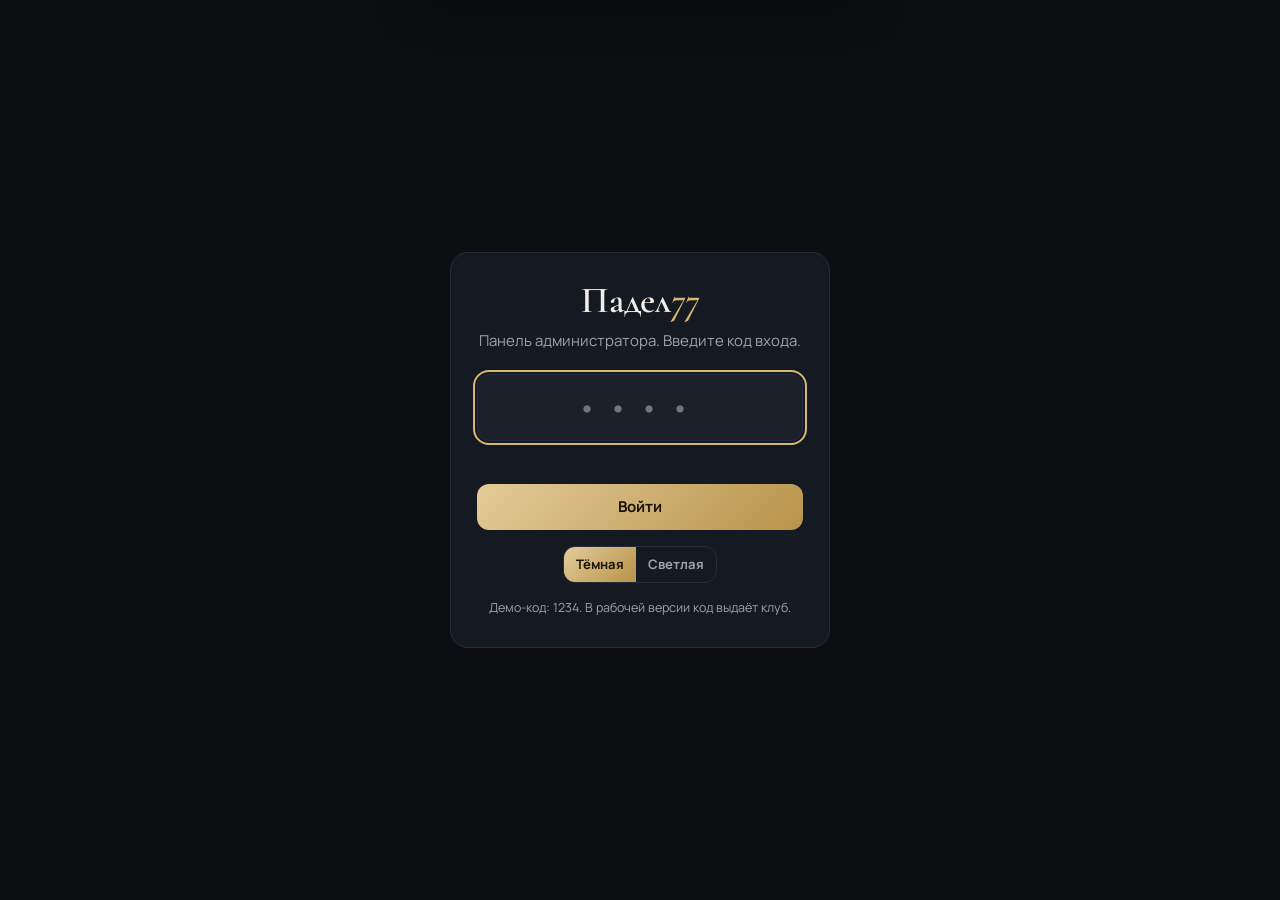
==== Падел77 Администратор.html @ 6f2f304c "Add administrator HTML" ====
<!doctype html><html><head><meta charset=utf8><meta name=viewport content="width=device-width,initial-scale=1,viewport-fit=cover"><style>:root{color-scheme:light;box-sizing:border-box;padding-top:env(safe-area-inset-top,0px);padding-bottom:env(safe-area-inset-bottom,0px)}html{scroll-padding-top:env(safe-area-inset-top,0px)}body{margin:0;padding:0;font:14px -apple-system,BlinkMacSystemFont,sans-serif;background:#fff;color:#000}img{max-width:100%}[hidden]:not([hidden=until-found i]){display:none!important}</style></head><body>
<title>Падел77 Администратор</title>
<meta name="claude:viewport-fit-sides" content="cover">
<link rel="stylesheet" href="https://fonts.googleapis.com/css2?family=Cormorant+Garamond:wght@500;600&family=Manrope:wght@400;500;600;700;800&display=swap">
<style>
/* Layout: рабочий экран администратора. Шапка со счётчиком, три вкладки, список заявок крупными карточками. */
:root{
  /* тёмная тема по умолчанию */
  --bg:#0C0E12;--panel:#151922;--panel2:#1B202B;--line:#262C39;--ink:#F1EEE6;--soft:#9AA3B2;
  --gold:#D8B672;--gold-a:#E3CB98;--gold-b:#B8934A;--on-gold:#1A1408;
  --ok:#6FD39B;--ok-bg:#12301F;--warn:#F2B75A;--warn-bg:#352609;--bad:#F08A8A;--bad-bg:#3A1717;--blue:#8DB4F2;--blue-bg:#162844;
  --bad-solid:#E0605F;
  --serif:'Cormorant Garamond',Georgia,'Times New Roman',serif;--sans:'Manrope',system-ui,-apple-system,'Segoe UI',Roboto,sans-serif;
  color-scheme:dark;
}
/* мягкая светлая: приглушённый тёплый серый, без чистого белого, чтобы не слепило */
:root[data-theme="light"]{
  --bg:#E6E3DB;--panel:#F1EFE8;--panel2:#E9E6DD;--line:#CBC6B8;--ink:#2A2D33;--soft:#66625A;
  --gold:#76591A;--gold-a:#E2C992;--gold-b:#B58F45;--on-gold:#1A1408;
  --ok:#2C6948;--ok-bg:#D3E5D7;--warn:#85560F;--warn-bg:#EEDDB8;--bad:#963232;--bad-bg:#EBD0CB;--blue:#2D5896;--blue-bg:#D3DFEE;
  --bad-solid:#A63A3A;
  color-scheme:light;
}
*{box-sizing:border-box}
[hidden]{display:none!important}
body{background:var(--bg);color:var(--ink);font-family:var(--sans);font-size:15px;line-height:1.45;padding-block:0;padding-left:max(16px,env(safe-area-inset-left,0px));padding-right:max(16px,env(safe-area-inset-right,0px))}
button,input{font:inherit;color:inherit}
button{cursor:pointer}
:focus-visible{outline:2px solid var(--gold);outline-offset:2px}
.wrap{max-width:980px;margin:0 auto}
.btn{border:0;border-radius:12px;padding:12px 18px;font-weight:700;display:inline-flex;align-items:center;justify-content:center;gap:8px}
.btn-gold{background:linear-gradient(135deg,var(--gold-a),var(--gold-b));color:var(--on-gold)}
.btn-line{background:transparent;border:1px solid var(--line);color:var(--ink)}
.btn-line:hover{border-color:var(--gold)}
.btn-ghost-bad{background:transparent;border:1px solid var(--line);color:var(--bad)}
.btn-ghost-bad.arm{background:var(--bad-bg);border-color:var(--bad)}
.btn-sm{padding:9px 14px;font-size:.85rem;border-radius:10px}

/* вход */
#login{min-height:100vh;display:grid;place-items:center;padding-block:32px}
.lg{width:min(380px,100%);background:var(--panel);border:1px solid var(--line);border-radius:18px;padding:30px 26px;text-align:center}
.lg .logo{font-family:var(--serif);font-size:2.3rem;font-weight:600;line-height:1}
.lg .logo em{color:var(--gold);font-style:italic}
.lg p{color:var(--soft);margin:10px 0 22px}
.lg input{width:100%;text-align:center;letter-spacing:.5em;font-size:1.6rem;font-weight:700;padding:14px;border-radius:12px;border:1px solid var(--line);background:var(--panel2)}
.lg .err{color:var(--bad);min-height:1.4em;margin:10px 0 0;font-size:.85rem}
.lg .hint{margin:16px 0 0;font-size:.78rem;color:var(--soft)}
.lg .btn{width:100%;margin-top:14px}

/* шапка */
header.top{position:sticky;top:env(safe-area-inset-top,0px);z-index:5;background:var(--bg);padding-block:14px 10px}
body::before{content:"";position:fixed;inset:0 0 auto;height:env(safe-area-inset-top,0px);z-index:10;background:var(--bg)}
.hrow{display:flex;align-items:center;gap:12px;flex-wrap:wrap}
.brand{font-family:var(--serif);font-size:1.7rem;font-weight:600;line-height:1;margin-right:auto}
.brand em{color:var(--gold);font-style:italic}
.brand small{display:block;font-family:var(--sans);font-size:.7rem;letter-spacing:.14em;text-transform:uppercase;color:var(--soft);font-weight:700;margin-top:4px}
.bell{position:relative;border:1px solid var(--line);background:var(--panel);border-radius:12px;padding:9px 14px;font-weight:700;display:flex;align-items:center;gap:8px}
.bell .n{min-width:24px;height:24px;border-radius:12px;padding:0 7px;background:var(--bad-solid);color:#fff;display:grid;place-items:center;font-size:.8rem}
.bell .n.zero{background:var(--panel2);color:var(--soft)}
.bell.ring{animation:ring .8s ease 2}
@keyframes ring{0%,100%{transform:rotate(0)}20%{transform:rotate(-8deg)}40%{transform:rotate(8deg)}60%{transform:rotate(-5deg)}80%{transform:rotate(4deg)}}
.clock{font-variant-numeric:tabular-nums;color:var(--soft);font-weight:600;font-size:.9rem}

/* сводка */
.stats{display:grid;grid-template-columns:repeat(3,minmax(0,1fr));gap:10px;margin-top:6px}
.st{background:var(--panel);border:1px solid var(--line);border-radius:14px;padding:12px 14px}
.st small{display:block;color:var(--soft);font-size:.72rem;letter-spacing:.08em;text-transform:uppercase;font-weight:700}
.st b{font-family:var(--serif);font-size:2rem;font-weight:600;line-height:1.1;font-variant-numeric:tabular-nums}
.st.hot b{color:var(--bad)}

/* вкладки */
.tabs{display:flex;gap:6px;margin-top:14px;overflow-x:auto;scrollbar-width:none}
.tabs button{flex:0 0 auto;padding:10px 16px;border-radius:999px;border:1px solid var(--line);background:var(--panel);font-weight:700;font-size:.88rem;display:flex;gap:8px;align-items:center}
.tabs button[aria-selected="true"]{background:linear-gradient(135deg,var(--gold-a),var(--gold-b));color:var(--on-gold);border-color:transparent}
.tabs .c{min-width:20px;height:20px;border-radius:10px;padding:0 6px;background:var(--bad-solid);color:#fff;font-size:.72rem;display:grid;place-items:center}
main{padding-block:16px 60px}
.empty{padding:40px 16px;text-align:center;color:var(--soft);border:1px dashed var(--line);border-radius:16px}

/* карточка заявки */
.list{display:grid;gap:10px}
.req{background:var(--panel);border:1px solid var(--line);border-radius:16px;padding:16px;display:grid;grid-template-columns:minmax(0,1fr) auto;gap:12px 18px;align-items:center}
.req.fresh{border-color:var(--gold);animation:fresh 2.4s ease-out}
@keyframes fresh{0%{box-shadow:0 0 0 0 rgba(216,182,114,.7);transform:translateY(-6px)}35%{transform:none}100%{box-shadow:0 0 0 14px rgba(216,182,114,0)}}
.req .who{display:flex;flex-wrap:wrap;align-items:baseline;gap:6px 12px}
.req .who b{font-size:1.1rem}
.tel{font-variant-numeric:tabular-nums;color:var(--soft);font-weight:600;text-decoration:none}
.tel:hover{color:var(--gold)}
.what{margin-top:6px;font-weight:600}
.when{margin-top:4px;color:var(--soft);font-size:.9rem}
.when b{color:var(--ink)}
.chip{display:inline-block;padding:3px 10px;border-radius:999px;font-size:.72rem;font-weight:800;letter-spacing:.05em;text-transform:uppercase}
.ch-g{background:var(--blue-bg);color:var(--blue)}.ch-i{background:var(--warn-bg);color:var(--warn)}.ch-r{background:var(--ok-bg);color:var(--ok)}
.price{font-family:var(--serif);font-size:1.6rem;font-weight:600;color:var(--gold);line-height:1;text-align:right;white-space:nowrap}
.acts{display:flex;gap:8px;flex-wrap:wrap;justify-content:flex-end;margin-top:10px}
.right{display:flex;flex-direction:column;align-items:flex-end}
.stat{font-size:.74rem;font-weight:800;letter-spacing:.06em;text-transform:uppercase;padding:4px 10px;border-radius:999px}
.s-ok{background:var(--ok-bg);color:var(--ok)}.s-bad{background:var(--bad-bg);color:var(--bad)}.s-new{background:var(--warn-bg);color:var(--warn)}
.day-h{margin:18px 0 8px;font-family:var(--serif);font-size:1.5rem;font-weight:600}
.day-h small{font-family:var(--sans);font-size:.8rem;color:var(--soft);font-weight:600;margin-left:8px}
.tl{display:grid;grid-template-columns:62px minmax(0,1fr) auto;gap:6px 14px;align-items:center;background:var(--panel);border:1px solid var(--line);border-radius:14px;padding:12px 16px}
.tl .t{font-family:var(--serif);font-size:1.7rem;font-weight:600;line-height:1}

/* занятость */
.gridw{overflow-x:auto;background:var(--panel);border:1px solid var(--line);border-radius:16px;padding:14px}
table.g{border-collapse:separate;border-spacing:4px;min-width:760px;width:100%}
table.g th{font-size:.72rem;color:var(--soft);font-weight:700;text-align:center;font-variant-numeric:tabular-nums}
table.g th.r{text-align:left;padding-right:10px;white-space:nowrap;color:var(--ink);font-size:.85rem}
table.g td{height:38px;border-radius:8px;background:var(--ok-bg);text-align:center;font-size:.7rem;font-weight:700;color:var(--ok)}
table.g td.b{background:linear-gradient(135deg,var(--gold-a),var(--gold-b));color:var(--on-gold)}
table.g td.p{background:repeating-linear-gradient(135deg,var(--warn-bg) 0 6px,transparent 6px 12px);color:var(--warn);border:1px dashed var(--warn)}
table.g td.x{background:var(--panel2);color:var(--soft)}
.legend{display:flex;gap:16px;flex-wrap:wrap;margin-top:12px;font-size:.8rem;color:var(--soft)}
.legend i{display:inline-block;width:12px;height:12px;border-radius:4px;margin-right:6px;vertical-align:-1px}

/* тост */
#toast{position:fixed;left:50%;transform:translate(-50%,-140%);top:calc(10px + env(safe-area-inset-top,0px));z-index:20;width:min(460px,calc(100% - 32px));background:var(--ink);color:var(--bg);border-radius:14px;padding:14px 16px;font-weight:700;box-shadow:0 12px 40px rgba(0,0,0,.35);transition:transform .35s cubic-bezier(.2,.9,.3,1.2);cursor:pointer}
#toast.on{transform:translate(-50%,0)}
#toast small{display:block;font-weight:500;opacity:.8;margin-top:2px}
.demo{margin:0 0 14px;padding:10px 14px;border-radius:12px;background:var(--warn-bg);color:var(--warn);font-size:.82rem;font-weight:600}
@media (max-width:640px){
  .req{grid-template-columns:minmax(0,1fr)}
  .right{align-items:stretch}.price{text-align:left}.acts{justify-content:stretch}.acts .btn{flex:1}
  .tl{grid-template-columns:54px minmax(0,1fr)}.tl .stat{grid-column:2;justify-self:start}
  .stats{gap:8px}.st{padding:10px}.st b{font-size:1.6rem}
}

table.g th.r{position:sticky;left:0;z-index:1;background:var(--panel)}
table.g td{cursor:pointer;transition:filter .12s}
table.g td:hover{filter:brightness(1.18);outline:2px solid var(--gold)}
table.g td:not(.b):not(.p):not(.x){color:var(--soft);font-size:1rem;opacity:.85}
table.g td.x{color:var(--soft);font-size:1rem}
.dstrip{display:flex;gap:6px;overflow-x:auto;scrollbar-width:none;margin:0 0 12px}
.dstrip button{flex:0 0 auto;min-width:56px;padding:8px 6px;border-radius:12px;border:1px solid var(--line);background:var(--panel);display:flex;flex-direction:column;align-items:center}
.dstrip small{font-size:.66rem;letter-spacing:.06em;text-transform:uppercase;color:var(--soft);font-weight:700}
.dstrip b{font-size:1.1rem}
.dstrip button[aria-pressed="true"]{background:linear-gradient(135deg,var(--gold-a),var(--gold-b));border-color:transparent;color:var(--on-gold)}
.dstrip button[aria-pressed="true"] small{color:var(--on-gold)}
.ch-wk{background:var(--warn-bg);color:var(--warn)}.ch-wa{background:var(--panel2);color:var(--soft);border:1px solid var(--line)}
.fb{display:flex;gap:6px;margin:0 0 12px;flex-wrap:wrap}.fb button{padding:7px 14px;border-radius:999px;border:1px solid var(--line);background:var(--panel);font-weight:700;font-size:.82rem;color:var(--soft)}.fb button[aria-pressed="true"]{border-color:var(--gold);color:var(--gold);background:var(--panel2)}
.ch-x{background:var(--panel2);color:var(--soft)}
#sheet{position:fixed;inset:0;z-index:30;display:grid;place-items:center;padding:16px}
.sh-bg{position:absolute;inset:0;background:rgba(0,0,0,.55)}
.sh-p{position:relative;width:min(460px,100%);max-height:calc(100% - 8px);overflow:auto;background:var(--panel);border:1px solid var(--line);border-radius:18px;padding:22px 20px 20px}
.sh-x{position:absolute;top:10px;right:10px;width:36px;height:36px;border-radius:10px;border:1px solid var(--line);background:var(--panel2);font-size:1.4rem;line-height:1}
.sh-p h3{margin:0 40px 10px 0;font-family:var(--serif);font-size:1.7rem;font-weight:600;line-height:1.1}
.sh-sub{margin:0 0 12px;color:var(--soft);font-weight:600}
.sh-row{display:flex;gap:8px;flex-wrap:wrap;margin-bottom:12px}
.s-man{background:var(--blue-bg);color:var(--blue)}
.sh-dl{display:grid;grid-template-columns:96px minmax(0,1fr);gap:8px 12px;margin:0 0 18px}
.sh-dl dt{color:var(--soft);font-size:.8rem;font-weight:700;text-transform:uppercase;letter-spacing:.05em;padding-top:2px}
.sh-dl dd{margin:0;font-weight:600;overflow-wrap:anywhere}
.sh-acts{display:flex;gap:8px;flex-wrap:wrap}.sh-acts .btn{flex:1}
.mf{display:grid;gap:6px}
.mf label{font-size:.78rem;font-weight:700;color:var(--soft);margin-top:6px}
.mf input,.mf select{width:100%;padding:12px;border-radius:10px;border:1px solid var(--line);background:var(--panel2);color:var(--ink)}
.mf2{display:grid;grid-template-columns:1fr 1fr;gap:10px}
.sh-err{min-height:1.2em;margin:6px 0;color:var(--bad);font-size:.85rem}
@media (max-width:640px){#sheet{place-items:end center;padding:0}.sh-p{border-radius:18px 18px 0 0;width:100%;padding-bottom:calc(20px + env(safe-area-inset-bottom,0px))}.mf2{grid-template-columns:1fr}}

.th{display:inline-flex;border:1px solid var(--line);border-radius:12px;overflow:hidden;background:var(--panel)}
.th button{border:0;background:transparent;padding:8px 12px;font-weight:700;font-size:.82rem;color:var(--soft)}
.th button[aria-pressed="true"]{background:linear-gradient(135deg,var(--gold-a),var(--gold-b));color:var(--on-gold)}
.lg .th{margin-top:16px}

table.g td.g{background:var(--blue-bg);color:var(--blue)}
.dots{display:inline-flex;gap:4px}.dots i{width:12px;height:12px;border-radius:50%;border:1.5px solid var(--gold)}.dots i.x{background:var(--gold)}
.gc{display:grid;grid-template-columns:70px minmax(0,1fr) auto;align-items:center;gap:6px 16px;width:100%;text-align:left;background:var(--panel);border:1px solid var(--line);border-radius:14px;padding:14px 16px;color:var(--ink)}
.gc:hover{border-color:var(--gold)}
.gc .t{font-family:var(--serif);font-size:1.9rem;font-weight:600;line-height:1}
.gc .m b{display:block}.gc .m small{color:var(--soft);font-size:.82rem}
.gc .pl{display:flex;flex-direction:column;align-items:flex-end;gap:6px;font-size:.8rem;color:var(--soft)}
.gc .pl b{color:var(--ink);font-size:.95rem}
.gc.full{opacity:.8}
.gsum{margin:0 0 12px;color:var(--soft);font-size:.9rem;font-weight:600}
.mrow{display:flex;justify-content:space-between;align-items:center;gap:10px;flex-wrap:wrap;padding:10px 0;border-top:1px solid var(--line)}
.macts{display:flex;gap:6px}
@media (max-width:640px){.gc{grid-template-columns:58px minmax(0,1fr)}.gc .pl{grid-column:1/-1;flex-direction:row;justify-content:space-between;align-items:center}}
@media (prefers-reduced-motion:reduce){*{animation:none!important;transition:none!important}}
</style>

<div id="login">
  <form class="lg" id="lgForm">
    <div class="logo">Падел<em>77</em></div>
    <p>Панель администратора. Введите код входа.</p>
    <label for="code" hidden>Код входа</label>
    <input id="code" type="password" inputmode="numeric" maxlength="4" autocomplete="off" placeholder="••••" aria-describedby="lgErr">
    <p class="err" id="lgErr" role="alert"></p>
    <button class="btn btn-gold" type="submit">Войти</button>
    <div class="th" role="group" aria-label="Тема оформления"><button type="button" data-th="dark" aria-pressed="true">Тёмная</button><button type="button" data-th="light" aria-pressed="false">Светлая</button></div>
    <p class="hint">Демо-код: 1234. В рабочей версии код выдаёт клуб.</p>
  </form>
</div>

<div id="app" hidden>
  <div class="wrap">
    <header class="top">
      <div class="hrow">
        <div class="brand">Падел<em>77</em><small>Администратор</small></div>
        <span class="clock" id="clock"></span>
        <div class="th" role="group" aria-label="Тема оформления"><button type="button" data-th="dark" aria-pressed="true">Тёмная</button><button type="button" data-th="light" aria-pressed="false">Светлая</button></div>
        <button class="btn btn-line btn-sm" id="snd" type="button" aria-pressed="true">Звук включён</button>
        <button class="bell" id="bell" type="button" aria-label="Новые заявки"><span>Новые</span><span class="n" id="bn">0</span></button>
      </div>
      <div class="stats">
        <div class="st hot" id="stNew"><small>Ждут ответа</small><b id="nNew">0</b></div>
        <div class="st"><small>Записей сегодня</small><b id="nToday">0</b></div>
        <div class="st"><small>Свободно часов</small><b id="nFree">0</b></div>
      </div>
      <div class="tabs" role="tablist" aria-label="Разделы">
        <button role="tab" id="tb-new" aria-selected="true" data-tab="new">Новые заявки <span class="c" id="tcNew">0</span></button>
        <button role="tab" id="tb-today" aria-selected="false" data-tab="today">Сегодня</button>
        <button role="tab" id="tb-grid" aria-selected="false" data-tab="grid">Занятость кортов</button>
        <button role="tab" id="tb-groups" aria-selected="false" data-tab="groups">Занятость групп</button>
        <button role="tab" id="tb-all" aria-selected="false" data-tab="all">Все заявки</button>
      </div>
    </header>
    <main>
      <p class="demo">Демо с выдуманными данными. Новые заявки приходят сами, примерно раз в 15 секунд. На вкладке «Занятость кортов» нажмите на любую клетку.</p>
      <section id="view" aria-live="polite"></section>
    </main>
  </div>
</div>
<div id="sheet" hidden><div class="sh-bg" data-close></div><div class="sh-p" role="dialog" aria-modal="true" aria-labelledby="shT"><button class="sh-x" data-close type="button" aria-label="Закрыть">×</button><div id="shBody"></div></div></div>
<div id="toast" role="status" aria-live="polite"></div>

<script>
(function(){
  var $=function(i){return document.getElementById(i)};
  var COURTS=['Сингл 1','Сингл 2','Панорамик'],TR=['Тамара Черкасова','Виталий Полежаев'],KN=['Софья','Артём','Миша','Алиса','Даниил','Полина'];
  var NAMES=['Анна','Дмитрий','Мария','Сергей','Ольга','Иван','Екатерина','Алексей','Наталья','Павел','Юлия','Андрей','Елена','Михаил','Ксения','Роман','Татьяна','Артём','Виктория','Максим'];
  var LV=['Новички','Новички','Средний уровень'];
  // тема оформления
  function setTheme(t,save){document.documentElement.setAttribute('data-theme',t);[].forEach.call(document.querySelectorAll('[data-th]'),function(b){b.setAttribute('aria-pressed',b.getAttribute('data-th')===t?'true':'false')});if(save){try{localStorage.setItem('padel77-theme',t)}catch(e){}}}
  var th0='dark';try{th0=localStorage.getItem('padel77-theme')||'dark'}catch(e){}
  setTheme(th0==='light'?'light':'dark',false);
  document.addEventListener('click',function(e){var b=e.target.closest('[data-th]');if(b)setTheme(b.getAttribute('data-th'),true)});
  var fil='all',sound=true,tab='new',uid=100,actx=null,booted=false,gOff=0,DN=['вс','пн','вт','ср','чт','пт','сб'];
  function rnd(n){return Math.floor(Math.random()*n)}
  function pad(h){return (h<10?'0':'')+h+':00'}
  function fmt(n){return String(n).replace(/\B(?=(\d{3})+(?!\d))/g,' ')+' ₽'}
  function rate(h){return h<10?2000:h<17?2500:h<22?3200:2000}
  function tel(){return '+7 9'+(10+rnd(89))+' '+(100+rnd(899))+'-'+(10+rnd(89))+'-'+(10+rnd(89))}
  var DM=['янв','фев','мар','апр','мая','июн','июл','авг','сен','окт','ноя','дек'];
  function dlabel(o){var d=new Date();d.setDate(d.getDate()+o);return (o===0?'сегодня':o===1?'завтра':d.getDate()+' '+DM[d.getMonth()])}
  var R=[];
  function mk(o){o.who=o.who||'adult';o.id=++uid;o.ts=Date.now();R.push(o);return o}
  var GR=[],gidn=0;
  function newGroup(off,h,court,tr,lv,kid){var g={id:'G'+(++gidn),off:off,h:h,court:court,tr:tr,lv:lv,kid:kid};GR.push(g);return g}
  function members(g){return R.filter(function(r){return r.type==='g'&&r.gid===g.id&&r.st!=='bad'})}
  function left(g){return 4-members(g).length}
  function grOf(r){return GR.filter(function(g){return g.id===r.gid})[0]}
  function join(g,name,telv,st,fresh,manual){return mk({name:name,tel:telv,type:'g',gid:g.id,who:g.kid?'kid':'adult',off:g.off,h:g.h,court:g.court,dur:1,title:'Группа «'+g.lv+'»',sub:g.tr+' · '+COURTS[g.court]+' · 1 час',price:g.kid?'1 000 ₽':'1 500 ₽',st:st,fresh:!!fresh,manual:!!manual})}
  function rand(status,off,fresh){
    var k=rnd(3);
    if(k===0){var kid=rnd(10)<4,cand=GR.filter(function(g){return g.off<=2&&left(g)>0&&g.kid===kid});
      if(cand.length){return join(cand[rnd(cand.length)],kid?KN[rnd(KN.length)]:NAMES[rnd(NAMES.length)],tel(),status,fresh)}k=1}
    var h,c,tries=0;do{h=[9,10,11,12,13,14,15,16,17,18,19,20,21][rnd(13)];c=rnd(3);tries++}while(tries<20&&busyMap(off)[c+'_'+h]);
    var r={name:NAMES[rnd(NAMES.length)],tel:tel(),off:off,h:h,st:status,fresh:!!fresh,court:c,who:'adult'};
    if(k===1){r.type='i';r.title='Индивидуальное занятие';r.sub=TR[rnd(TR.length)]+' · '+COURTS[c]+' · 1 час';r.price='3 850 ₽ + корт';if(rnd(10)<3){r.who='kid';r.name=KN[rnd(KN.length)]}}
    else{r.type='r';var hh=1;r.title='Аренда корта';r.dur=hh;r.sub=COURTS[c]+' · 1 час';r.price=fmt(rate(h)*hh)}
    return mk(r)}
  // начальные данные
  function shuf(a){return a.slice().sort(function(){return Math.random()-.5})}
  for(var o=0;o<7;o++){
    shuf([11,18,19,20,21]).slice(0,3).forEach(function(h){newGroup(o,h,rnd(2),TR[rnd(TR.length)],LV[rnd(LV.length)],false)});
    shuf([9,10,16,17]).slice(0,2).forEach(function(h){newGroup(o,h,rnd(2),TR[rnd(TR.length)],['Дети 7–12 лет','Подростки 13–16 лет'][rnd(2)],true)});
  }
  var quota=3;
  GR.forEach(function(g){var n=g.off<=2?rnd(5):rnd(3);for(var i=0;i<n;i++){var st='ok';if(quota>0&&g.off<=1&&rnd(3)===0){st='new';quota--}join(g,g.kid?KN[rnd(KN.length)]:NAMES[rnd(NAMES.length)],tel(),st,false)}});
  GR.filter(function(g){return g.off===0&&left(g)>0}).concat(GR.filter(function(g){return g.off===1&&left(g)>0})).forEach(function(g){if(quota>0){join(g,g.kid?KN[rnd(KN.length)]:NAMES[rnd(NAMES.length)],tel(),'new',false);quota--}});
  mk({name:'Михаил',tel:tel(),type:'r',h:14,court:0,title:'Аренда корта',sub:'Сингл 1 · 2 часа',price:'5 000 ₽',off:0,st:'ok',dur:2});
  mk({name:'Ксения',tel:tel(),type:'r',h:20,court:2,title:'Аренда корта',sub:'Панорамик · 1 час',price:'3 200 ₽',off:2,st:'ok',dur:1});
  mk({name:'Павел',tel:tel(),type:'i',h:12,court:1,title:'Индивидуальное занятие',sub:'Виталий Полежаев · Сингл 2 · 1 час',price:'3 850 ₽ + корт',off:1,st:'ok',dur:1});
  function counts(){var n=R.filter(function(r){return r.st==='new'}).length;return n}
  function busyMap(off){var m={};GR.forEach(function(g){if(g.off===off)m[g.court+'_'+g.h]={s:'g',grp:g}});R.forEach(function(r){if(r.off!==off||r.st==='bad'||r.type==='g')return;var d=r.dur||1;for(var i=0;i<d;i++){var k=r.court+'_'+(r.h+i),t=r.type==='x'?'x':r.st==='ok'?'b':'p';if(!m[k]||(m[k].s==='p'&&t!=='p'))m[k]={s:t,r:r}}});return m}
  function telHtml(r){return r.tel?'<a class="tel" href="tel:'+r.tel.replace(/[^+\d]/g,'')+'">'+r.tel+'</a>':''}
  function stats(){var n=counts(),m=busyMap(0),busy=0;Object.keys(m).forEach(function(k){if(m[k].s!=='p')busy++});
    var okToday=R.filter(function(r){return r.off===0&&r.st==='ok'&&r.type!=='x'}).length;
    $('nNew').textContent=n;$('bn').textContent=n;$('bn').className='n'+(n?'':' zero');$('tcNew').textContent=n;$('tcNew').hidden=!n;$('nToday').textContent=okToday;$('nFree').textContent=45-busy;
    $('stNew').className='st'+(n?' hot':'');document.title=(n?'('+n+') ':'')+'Падел77 Администратор'}
  function card(r,withActs){
    var chip='<span class="chip ch-'+r.type+'">'+(r.type==='g'?'Группа':r.type==='i'?'Индивидуально':r.type==='x'?'Закрыто':'Аренда')+'</span>';
    chip+=(r.type==='x'||r.type==='r')?'':'<span class="chip ch-w'+(r.who==='kid'?'k':'a')+'">'+(r.who==='kid'?'Ребёнок':'Взрослый')+'</span>';
    var s=r.st==='ok'?'<span class="stat s-ok">Подтверждено</span>':r.st==='bad'?'<span class="stat s-bad">Отменено</span>':'<span class="stat s-new">Новая</span>';
    var acts='';
    if(r.st==='new')acts='<div class="acts"><button class="btn btn-gold btn-sm" data-ok="'+r.id+'" type="button">Подтвердить</button><button class="btn btn-ghost-bad btn-sm" data-no="'+r.id+'" type="button">Отменить</button></div>';
    else if(r.st==='ok'&&withActs)acts='<div class="acts"><button class="btn btn-ghost-bad btn-sm" data-no="'+r.id+'" type="button">Отменить запись</button></div>';
    return '<article class="req'+(r.fresh?' fresh':'')+'" data-id="'+r.id+'"><div><div class="who"><b>'+r.name+'</b>'+telHtml(r)+chip+'</div><div class="what">'+r.title+'</div><div class="when"><b>'+dlabel(r.off)+', '+pad(r.h)+'</b> · '+r.sub+'</div></div><div class="right"><div class="price">'+r.price+'</div>'+(r.st!=='new'?'<div style="margin-top:8px;align-self:flex-end">'+s+'</div>':'')+acts+'</div></article>'}
  function F(a){return a.filter(function(r){return fil==='all'||(fil==='kid'?r.who==='kid':r.who!=='kid')})}
  function fbar(){return '<div class="fb" role="group" aria-label="Для кого">'+[['all','Все'],['adult','Взрослые'],['kid','Дети']].map(function(x){return '<button type="button" data-fil="'+x[0]+'" aria-pressed="'+(fil===x[0])+'">'+x[1]+'</button>'}).join('')+'</div>'}
  function dstrip(){var h='<div class="dstrip" role="group" aria-label="День">';for(var q=0;q<7;q++){var dd=new Date();dd.setDate(dd.getDate()+q);h+='<button type="button" data-goff="'+q+'" aria-pressed="'+(q===gOff)+'"><small>'+(q===0?'сегодня':DN[dd.getDay()])+'</small><b>'+dd.getDate()+'</b></button>'}return h+'</div>'}
  function gcard(g){var m=members(g),ok=m.filter(function(r){return r.st==='ok'}).length,w=m.length-ok,l=4-m.length,d='';for(var i=0;i<4;i++)d+='<i class="'+(i<m.length?'x':'')+'"></i>';
    return '<button type="button" class="gc'+(l<=0?' full':'')+'" data-gid="'+g.id+'"><span class="t">'+pad(g.h)+'</span><span class="m"><b>Группа «'+g.lv+'» <span class="chip ch-w'+(g.kid?'k':'a')+'">'+(g.kid?'Ребёнок':'Взрослый')+'</span></b><small>'+g.tr+' · '+COURTS[g.court]+' · 1 час</small></span><span class="pl"><span class="dots" aria-hidden="true">'+d+'</span><b>'+m.length+' из 4 · '+(l<=0?'группа полная':'свободно '+l)+'</b><span>подтверждено '+ok+(w?', ждёт '+w:'')+'</span></span></button>'}
  function sorted(a){return a.slice().sort(function(x,y){return x.off-y.off||x.h-y.h})}
  function render(){stats();var v=$('view'),h='';
    [].forEach.call(document.querySelectorAll('.tabs button'),function(b){b.setAttribute('aria-selected',b.dataset.tab===tab?'true':'false')});
    if(tab==='new'){var L=F(R.filter(function(r){return r.st==='new'})).sort(function(a,b){return b.ts-a.ts});
      h=L.length?'<div class="list">'+L.map(function(r){return card(r,true)}).join('')+'</div>':'<div class="empty">Новых заявок нет. Когда гость запишется на сайте, заявка появится здесь со звуком.</div>'}
    else if(tab==='today'){var T=sorted(F(R.filter(function(r){return r.off===0&&r.st==='ok'})));
      h='<h2 class="day-h">Сегодня<small>подтверждённые записи по времени</small></h2>'+(T.length?'<div class="list">'+T.map(function(r){return '<div class="tl"><span class="t">'+pad(r.h)+'</span><div><b>'+r.name+'</b>'+(r.who==='kid'?' <span class="chip ch-wk">Ребёнок</span>':'')+' · '+r.title+'<div class="when">'+r.sub+(r.tel?' · ':'')+telHtml(r)+'</div></div><span class="price" style="font-size:1.2rem">'+r.price+'</span></div>'}).join('')+'</div>':'<div class="empty">На сегодня подтверждённых записей нет.</div>')}
    else if(tab==='grid'){var m=busyMap(gOff);h='<h2 class="day-h">Занятость кортов<small>нажмите на клетку: у занятой откроются детали, у свободной ручная запись</small></h2><div class="dstrip" role="group" aria-label="День">';
      for(var q=0;q<7;q++){var dd=new Date();dd.setDate(dd.getDate()+q);h+='<button type="button" data-goff="'+q+'" aria-pressed="'+(q===gOff)+'"><small>'+(q===0?'сегодня':DN[dd.getDay()])+'</small><b>'+dd.getDate()+'</b></button>'}
      h+='</div><div class="gridw"><table class="g"><thead><tr><th class="r"></th>';
      for(var x=8;x<=22;x++)h+='<th>'+x+'</th>';h+='</tr></thead><tbody>';
      COURTS.forEach(function(n,c){h+='<tr><th class="r">'+n+'</th>';for(var x=8;x<=22;x++){var e=m[c+'_'+x],t=e?e.s:'',sym=t==='b'?'●':t==='g'?'Г':t==='p'?'?':t==='x'?'×':'+',st=t==='g'?'группа':t==='b'?'занято':t==='p'?'ждёт подтверждения':t==='x'?'закрыто':'свободно';h+='<td class="'+t+'" data-c="'+c+'" data-h="'+x+'" tabindex="0" role="button" aria-label="'+n+', '+pad(x)+', '+st+'">'+sym+'</td>'}h+='</tr>'});
      h+='</tbody></table></div><div class="legend"><span><i style="background:var(--ok-bg)"></i>Свободно, + ручная запись</span><span><i style="background:var(--blue-bg);border:1px solid var(--blue)"></i>Группа (Г)</span><span><i style="background:var(--gold-b)"></i>Занято</span><span><i style="background:var(--warn-bg);border:1px dashed var(--warn)"></i>Ждёт подтверждения</span><span><i style="background:var(--panel2);border:1px solid var(--line)"></i>Закрыто</span></div>'}
    else if(tab==='groups'){var G=GR.filter(function(g){return g.off===gOff&&(fil==='all'||(fil==='kid'?g.kid:!g.kid))}).sort(function(a,b){return a.h-b.h});
      var seats=0,wait=0;G.forEach(function(g){seats+=Math.max(0,left(g));wait+=members(g).filter(function(r){return r.st==='new'}).length});
      h='<h2 class="day-h">Занятость групп<small>нажмите на группу: участники и запись</small></h2>'+dstrip()+'<p class="gsum">Групп: '+G.length+' · Свободных мест: '+seats+' · Ждут подтверждения: '+wait+'</p>'+(G.length?'<div class="list">'+G.map(gcard).join('')+'</div>':'<div class="empty">В этот день групп нет.</div>')}
    else{var A=sorted(F(R));h='<div class="list">'+A.map(function(r){return card(r,false)}).join('')+'</div>'}
    if(tab!=='grid')h=fbar()+h;v.innerHTML=h;R.forEach(function(r){r.fresh=false})}
  // действия
  var armed=null;
  $('view').addEventListener('click',function(e){
    var ok=e.target.closest('[data-ok]'),no=e.target.closest('[data-no]');
    if(ok){var r=R.filter(function(x){return x.id==ok.dataset.ok})[0];r.st='ok';toast('Запись подтверждена','Слот занят, '+r.name+', '+dlabel(r.off)+' в '+pad(r.h));render()}
    if(no){var id=no.dataset.no;if(armed!==id){armed=id;no.classList.add('arm');no.textContent='Точно отменить?';setTimeout(function(){armed=null;if(no.isConnected){no.classList.remove('arm');no.textContent='Отменить'}},3500);return}
      var r2=R.filter(function(x){return x.id==id})[0];r2.st='bad';armed=null;toast('Заявка отменена','Слот освобождён');render()}});
  document.querySelector('.tabs').addEventListener('click',function(e){var b=e.target.closest('button');if(!b)return;tab=b.dataset.tab;render()});
  // карточка слота и ручная запись
  var shEl=$('sheet'),shB=$('shBody'),shArm=null;
  function openSheet(html){shB.innerHTML=html;shEl.hidden=false;var f=shB.querySelector('input:not([hidden]),select,button');if(f)f.focus()}
  function closeSheet(){shEl.hidden=true;shArm=null}
  function recById(id){return R.filter(function(x){return x.id==id})[0]}
  function detail(r){var stt=r.st==='ok'?'<span class="stat s-ok">'+(r.type==='x'?'Закрыто':'Подтверждено')+'</span>':'<span class="stat s-new">Ждёт подтверждения</span>';
    var end=r.h+(r.dur||1),acts='';
    if(r.st==='new')acts+='<button class="btn btn-gold" data-shok="'+r.id+'" type="button">Подтвердить</button>';
    acts+='<button class="btn btn-ghost-bad" data-shno="'+r.id+'" type="button">'+(r.type==='x'?'Открыть слот':'Отменить запись')+'</button>';
    openSheet('<h3 id="shT">'+(r.type==='x'?r.title:r.title)+'</h3><div class="sh-row">'+stt+(r.manual?'<span class="stat s-man">Добавлено вручную</span>':'')+'</div>'
     +'<dl class="sh-dl"><dt>Когда</dt><dd>'+dlabel(r.off)+', '+pad(r.h)+'–'+pad(end)+'</dd><dt>Где</dt><dd>'+r.sub+'</dd>'
     +(r.type!=='x'?'<dt>Для кого</dt><dd>'+(r.who==='kid'?'Ребёнок':'Взрослый')+'</dd><dt>'+(r.who==='kid'?'Ребёнок':'Гость')+'</dt><dd><b>'+r.name+'</b> '+telHtml(r)+'</dd><dt>Сумма</dt><dd>'+r.price+'</dd>':'')
     +(r.note?'<dt>Комментарий</dt><dd>'+r.note+'</dd>':'')+'</dl><div class="sh-acts">'+acts+'</div>')}
  function groupDetail(g){var m=members(g),l=4-m.length,d='';for(var i=0;i<4;i++)d+='<i class="'+(i<m.length?'x':'')+'"></i>';
    var list=m.length?m.map(function(r){return '<div class="mrow"><div><b>'+r.name+'</b> '+telHtml(r)+(r.st==='new'?' <span class="stat s-new">Ждёт</span>':'')+(r.manual?' <span class="stat s-man">вручную</span>':'')+'</div><div class="macts">'+(r.st==='new'?'<button class="btn btn-gold btn-sm" data-shok="'+r.id+'" type="button">Подтвердить</button>':'')+'<button class="btn btn-ghost-bad btn-sm" data-shno="'+r.id+'" type="button">Убрать</button></div></div>'}).join(''):'<p class="sh-sub">Пока никто не записан.</p>';
    var add=l>0?'<form id="gf" class="mf" style="margin-top:14px"><label for="gfN">Добавить участника вручную</label><div class="mf2"><input id="gfN" type="text" autocomplete="off" placeholder="'+(g.kid?'Имя ребёнка':'Имя')+'"><input id="gfL" type="tel" autocomplete="off" placeholder="'+(g.kid?'Телефон родителя':'Телефон')+'"></div><p class="sh-err" id="gfE" role="alert"></p><button class="btn btn-gold" type="submit">Добавить в группу</button></form>':'<p class="sh-sub" style="margin-top:12px">Группа полная, мест нет.</p>';
    openSheet('<h3 id="shT">Группа «'+g.lv+'»</h3><div class="sh-row"><span class="chip ch-w'+(g.kid?'k':'a')+'">'+(g.kid?'Ребёнок':'Взрослый')+'</span></div><dl class="sh-dl"><dt>Когда</dt><dd>'+dlabel(g.off)+', '+pad(g.h)+'–'+pad(g.h+1)+'</dd><dt>Где</dt><dd>'+g.tr+' · '+COURTS[g.court]+'</dd><dt>Места</dt><dd><span class="dots" aria-hidden="true">'+d+'</span> '+m.length+' из 4</dd></dl>'+list+add+'<div class="sh-acts" style="margin-top:16px"><button class="btn btn-ghost-bad" data-gdel="'+g.id+'" type="button">Отменить группу</button></div>');
    var f=$('gf');if(f)f.onsubmit=function(e){e.preventDefault();var nm=$('gfN').value.trim();if(!nm){$('gfE').textContent=g.kid?'Введите имя ребёнка.':'Введите имя.';return}
      join(g,nm,$('gfL').value.trim(),'ok',false,true);toast('Участник добавлен',nm+', '+dlabel(g.off)+', '+pad(g.h));groupDetail(g);render()}}
  function form(c,h){var free=1;while(free<3&&!busyMap(gOff)[c+'_'+(h+free)]&&h+free<=22)free++;
    var dopt='';for(var i=1;i<=free;i++)dopt+='<option value="'+i+'">'+i+' '+(i===1?'час':'часа')+'</option>';
    var to=TR.map(function(t){return '<option>'+t+'</option>'}).join('');
    openSheet('<h3 id="shT">Новая запись вручную</h3><p class="sh-sub">'+COURTS[c]+' · '+dlabel(gOff)+', '+pad(h)+'</p>'
     +'<form id="mf" class="mf"><div id="mfWW"><label for="mfW">Для кого</label><select id="mfW"><option value="adult">Взрослый</option><option value="kid">Ребёнок</option></select></div><label for="mfT">Что записываем</label><select id="mfT"><option value="r">Аренда корта</option><option value="i">Индивидуальное занятие</option><option value="g">Создать группу</option><option value="x">Закрыть корт (ремонт, турнир)</option></select>'
     +'<div id="mfP" class="mf2"><div><label for="mfN" id="mfNL">Имя гостя</label><input id="mfN" type="text" autocomplete="off" placeholder="Имя"></div><div><label for="mfL" id="mfLL">Телефон</label><input id="mfL" type="tel" autocomplete="off" placeholder="+7"></div></div>'
     +'<div id="mfR" hidden><label for="mfR2">Тренер</label><select id="mfR2">'+to+'</select></div>'
     +'<div id="mfLVW" hidden><label for="mfLV">Уровень группы</label><select id="mfLV"><option>Новички</option><option>Средний уровень</option><option>Дети 7–12 лет</option><option>Подростки 13–16 лет</option></select></div><div class="mf2"><div><label for="mfD">Сколько</label><select id="mfD">'+dopt+'</select></div><div id="mfSW"><label for="mfS">Сумма, ₽</label><input id="mfS" type="number" min="0" step="50"></div></div>'
     +'<label for="mfC">Комментарий</label><input id="mfC" type="text" autocomplete="off" placeholder="Необязательно">'
     +'<p class="sh-err" id="mfE" role="alert"></p><div class="sh-acts"><button class="btn btn-gold" type="submit">Записать</button><button class="btn btn-line" type="button" data-close>Отмена</button></div></form>');
    var T=$('mfT'),D=$('mfD'),S=$('mfS'),W=$('mfW');
    function upd(){var t=T.value,d=+D.value,kid=W.value==='kid';[].forEach.call(T.options,function(o){if(o.value==='r')o.hidden=o.disabled=kid});if(kid&&t==='r'){T.value=t='g'}$('mfWW').hidden=(t==='x'||t==='g');$('mfNL').textContent=kid?'Имя ребёнка':'Имя гостя';$('mfLL').textContent=kid?'Телефон родителя':'Телефон';$('mfP').hidden=(t==='x'||t==='g');$('mfLVW').hidden=(t!=='g');D.parentNode.hidden=(t==='g');$('mfR').hidden=!(t==='i'||t==='g');$('mfSW').hidden=(t==='x'||t==='g');
      var base=t==='r'?rate(h)*d:t==='i'?(3850+rate(h))*d:(kid?2500:3500);S.value=base}
    T.onchange=D.onchange=W.onchange=upd;upd();
    $('mf').onsubmit=function(e){e.preventDefault();var t=T.value,d=+D.value,nm=$('mfN').value.trim(),cm=$('mfC').value.trim();
      if(t!=='x'&&t!=='g'&&!nm){$('mfE').textContent='Введите имя гостя.';$('mfN').focus();return}
      var tr=$('mfR2').value;if(t==='g'){var lv=$('mfLV').value;newGroup(gOff,h,c,tr,lv,/Дети|Подростки/.test(lv));closeSheet();toast('Группа создана',COURTS[c]+', '+dlabel(gOff)+', '+pad(h));render();return}var sub=((t==='i'||t==='g')?tr+' · ':'')+COURTS[c]+' · '+d+' '+(d===1?'час':'часа');
      mk({who:(t==='x'||t==='r')?'adult':W.value,name:t==='x'?'Клуб':nm,tel:$('mfL').value.trim(),type:t,h:h,court:c,off:gOff,st:'ok',dur:d,manual:true,note:cm,
        title:t==='r'?'Аренда корта':t==='i'?'Индивидуальное занятие':t==='g'?'Групповое занятие':(cm||'Корт закрыт'),sub:sub,price:t==='x'?'—':fmt(+S.value||0)});
      closeSheet();toast(t==='x'?'Корт закрыт':'Запись добавлена','Слот занят: '+COURTS[c]+', '+dlabel(gOff)+', '+pad(h));render()}}
  function openCell(td){var c=+td.dataset.c,h=+td.dataset.h,e=busyMap(gOff)[c+'_'+h];if(e&&e.grp)groupDetail(e.grp);else if(e)detail(e.r);else form(c,h)}
  $('view').addEventListener('click',function(e){var td=e.target.closest('td[data-c]');if(td){openCell(td);return}
    var g=e.target.closest('[data-goff]');if(g){gOff=+g.dataset.goff;render()}
    var fb=e.target.closest('[data-fil]');if(fb){fil=fb.dataset.fil;render()}
    var gc=e.target.closest('[data-gid]');if(gc){groupDetail(GR.filter(function(g){return g.id===gc.dataset.gid})[0])}});
  $('view').addEventListener('keydown',function(e){if((e.key==='Enter'||e.key===' ')&&e.target.matches('td[data-c]')){e.preventDefault();openCell(e.target)}});
  shEl.addEventListener('click',function(e){
    if(e.target.closest('[data-close]')){closeSheet();return}
    var ok=e.target.closest('[data-shok]'),no=e.target.closest('[data-shno]');
    if(ok){var r=recById(ok.dataset.shok);r.st='ok';toast('Запись подтверждена','Слот занят');if(r.type==='g')groupDetail(grOf(r));else closeSheet();render()}
    if(no){var id=no.dataset.shno;if(shArm!==id){shArm=id;no.classList.add('arm');no.textContent='Точно?';return}
      var r2=recById(id);r2.st='bad';toast(r2.type==='x'?'Слот открыт':r2.type==='g'?'Участник убран':'Запись отменена',r2.type==='g'?'Место свободно':'Слот свободен');if(r2.type==='g')groupDetail(grOf(r2));else closeSheet();render()}
    var gd=e.target.closest('[data-gdel]');if(gd){var gi=gd.dataset.gdel;if(shArm!==gi){shArm=gi;gd.classList.add('arm');gd.textContent='Точно отменить группу?';return}
      var gg=GR.filter(function(g){return g.id===gi})[0];members(gg).forEach(function(r){r.st='bad'});GR.splice(GR.indexOf(gg),1);shArm=null;closeSheet();toast('Группа отменена','Все участники сняты');render()}});
  document.addEventListener('keydown',function(e){if(e.key==='Escape'&&!shEl.hidden)closeSheet()});
  $('bell').addEventListener('click',function(){tab='new';render()});
  $('snd').addEventListener('click',function(){sound=!sound;this.setAttribute('aria-pressed',sound);this.textContent=sound?'Звук включён':'Звук выключен'});
  // звук и уведомление
  function beep(){if(!sound)return;try{actx=actx||new (window.AudioContext||window.webkitAudioContext)();[[880,0],[1175,.16]].forEach(function(p){var o=actx.createOscillator(),g=actx.createGain();o.type='sine';o.frequency.value=p[0];g.gain.setValueAtTime(0,actx.currentTime+p[1]);g.gain.linearRampToValueAtTime(.18,actx.currentTime+p[1]+.02);g.gain.exponentialRampToValueAtTime(.001,actx.currentTime+p[1]+.3);o.connect(g);g.connect(actx.destination);o.start(actx.currentTime+p[1]);o.stop(actx.currentTime+p[1]+.32)})}catch(e){}}
  var tt;function toast(a,b){var t=$('toast');t.innerHTML=a+(b?'<small>'+b+'</small>':'');t.classList.add('on');clearTimeout(tt);tt=setTimeout(function(){t.classList.remove('on')},4200)}
  $('toast').addEventListener('click',function(){this.classList.remove('on');tab='new';render()});
  function incoming(){var r=rand('new',rnd(3)===0?1:0,true);beep();$('bell').classList.remove('ring');void $('bell').offsetWidth;$('bell').classList.add('ring');
    toast('Новая заявка: '+r.name,r.title+', '+dlabel(r.off)+' в '+pad(r.h));render()}
  function loop(){setTimeout(function(){if(R.filter(function(r){return r.st==='new'}).length<9)incoming();loop()},13000+rnd(5000))}
  // часы
  function tick(){var d=new Date();$('clock').textContent=d.toLocaleDateString('ru-RU',{weekday:'short',day:'numeric',month:'long'})+', '+d.toLocaleTimeString('ru-RU',{hour:'2-digit',minute:'2-digit'})}
  tick();setInterval(tick,20000);
  // вход
  $('lgForm').addEventListener('submit',function(e){e.preventDefault();
    if($('code').value!=='1234'){$('lgErr').textContent='Неверный код. Попробуйте ещё раз.';$('code').value='';return}
    $('login').hidden=true;$('app').hidden=false;render();
    try{actx=actx||new (window.AudioContext||window.webkitAudioContext)()}catch(e){}
    if(!booted){booted=true;setTimeout(incoming,3500);loop()}});
  $('code').focus();
})();
</script>

</body></html>
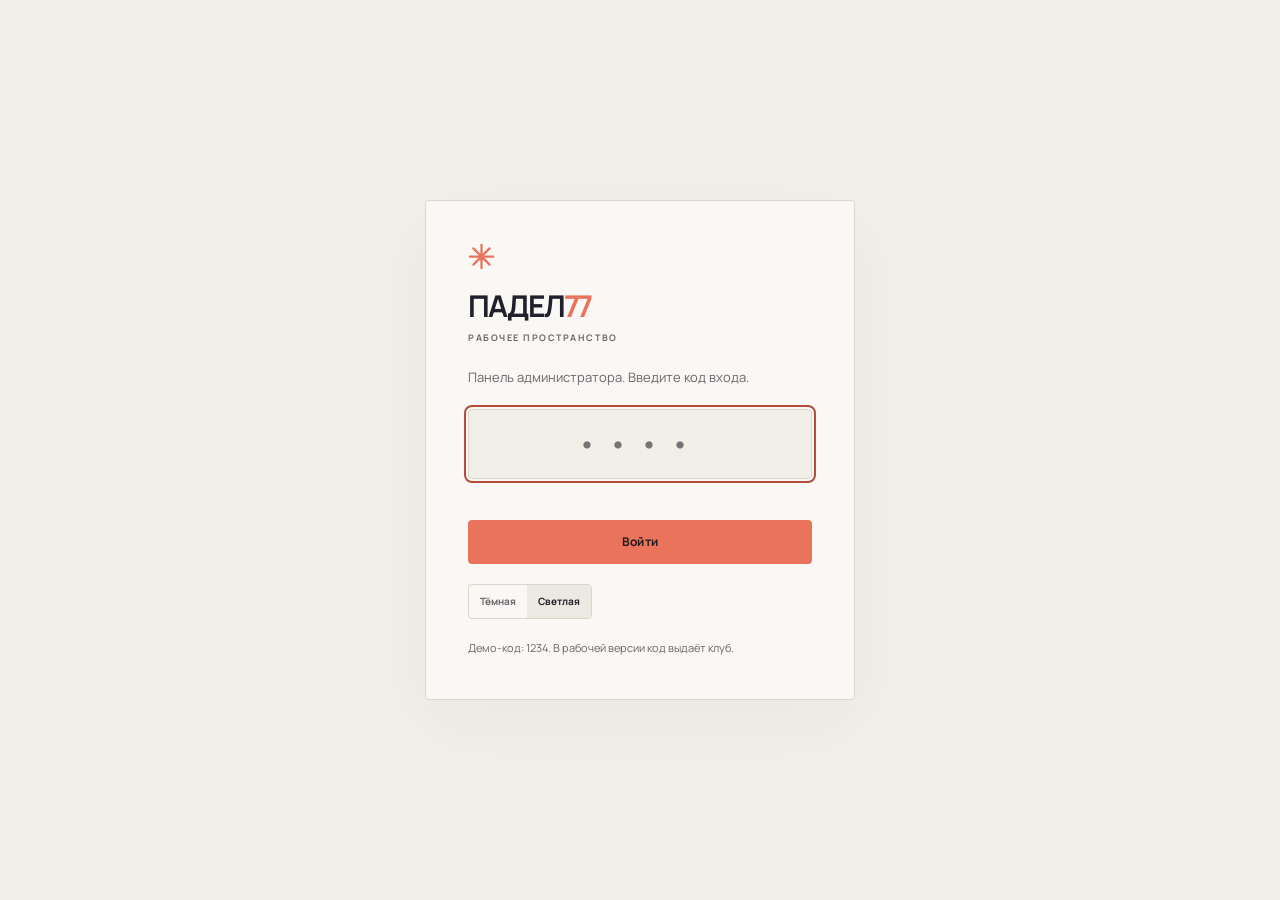
==== commit 9e82bd6c: "Redesign admin demo in calm light style" ====
--- a/Падел77 Администратор.html
+++ b/Падел77 Администратор.html
@@ -1,7 +1,7 @@
-<!doctype html><html><head><meta charset=utf8><meta name=viewport content="width=device-width,initial-scale=1,viewport-fit=cover"><style>:root{color-scheme:light;box-sizing:border-box;padding-top:env(safe-area-inset-top,0px);padding-bottom:env(safe-area-inset-bottom,0px)}html{scroll-padding-top:env(safe-area-inset-top,0px)}body{margin:0;padding:0;font:14px -apple-system,BlinkMacSystemFont,sans-serif;background:#fff;color:#000}img{max-width:100%}[hidden]:not([hidden=until-found i]){display:none!important}</style></head><body>
+<!doctype html><html lang="ru"><head><meta charset=utf8><meta name=viewport content="width=device-width,initial-scale=1,viewport-fit=cover"><style>:root{color-scheme:light;box-sizing:border-box;padding-top:env(safe-area-inset-top,0px);padding-bottom:env(safe-area-inset-bottom,0px)}html{scroll-padding-top:env(safe-area-inset-top,0px)}body{margin:0;padding:0;font:14px -apple-system,BlinkMacSystemFont,sans-serif;background:#fff;color:#000}img{max-width:100%}[hidden]:not([hidden=until-found i]){display:none!important}</style></head><body>
 <title>Падел77 Администратор</title>
 <meta name="claude:viewport-fit-sides" content="cover">
-<link rel="stylesheet" href="https://fonts.googleapis.com/css2?family=Cormorant+Garamond:wght@500;600&family=Manrope:wght@400;500;600;700;800&display=swap">
+
 <style>
 /* Layout: рабочий экран администратора. Шапка со счётчиком, три вкладки, список заявок крупными карточками. */
 :root{
@@ -177,10 +177,11 @@
 @media (max-width:640px){.gc{grid-template-columns:58px minmax(0,1fr)}.gc .pl{grid-column:1/-1;flex-direction:row;justify-content:space-between;align-items:center}}
 @media (prefers-reduced-motion:reduce){*{animation:none!important;transition:none!important}}
 </style>
+<link rel="stylesheet" href="assets/admin.css?v=20261104-1">
 
 <div id="login">
   <form class="lg" id="lgForm">
-    <div class="logo">Падел<em>77</em></div>
+    <div class="login-mark" aria-hidden="true"><svg width="27" height="27" viewBox="0 0 30 30" fill="none" stroke="currentColor" stroke-width="2.5" stroke-linecap="round"><path d="M15 2v26M2 15h26M6 6l18 18M24 6L6 24"/></svg></div><div class="logo">ПАДЕЛ<em>77</em></div><div class="login-eyebrow">РАБОЧЕЕ ПРОСТРАНСТВО</div>
     <p>Панель администратора. Введите код входа.</p>
     <label for="code" hidden>Код входа</label>
     <input id="code" type="password" inputmode="numeric" maxlength="4" autocomplete="off" placeholder="••••" aria-describedby="lgErr">
@@ -195,7 +196,7 @@
   <div class="wrap">
     <header class="top">
       <div class="hrow">
-        <div class="brand">Падел<em>77</em><small>Администратор</small></div>
+        <div class="brand"><span class="brand-icon" aria-hidden="true"><svg width="27" height="27" viewBox="0 0 30 30" fill="none" stroke="currentColor" stroke-width="2.5" stroke-linecap="round"><path d="M15 2v26M2 15h26M6 6l18 18M24 6L6 24"/></svg></span><span>ПАДЕЛ<em>77</em><small>АДМИНИСТРАТОР</small></span></div>
         <span class="clock" id="clock"></span>
         <div class="th" role="group" aria-label="Тема оформления"><button type="button" data-th="dark" aria-pressed="true">Тёмная</button><button type="button" data-th="light" aria-pressed="false">Светлая</button></div>
         <button class="btn btn-line btn-sm" id="snd" type="button" aria-pressed="true">Звук включён</button>
@@ -231,8 +232,8 @@
   var LV=['Новички','Новички','Средний уровень'];
   // тема оформления
   function setTheme(t,save){document.documentElement.setAttribute('data-theme',t);[].forEach.call(document.querySelectorAll('[data-th]'),function(b){b.setAttribute('aria-pressed',b.getAttribute('data-th')===t?'true':'false')});if(save){try{localStorage.setItem('padel77-theme',t)}catch(e){}}}
-  var th0='dark';try{th0=localStorage.getItem('padel77-theme')||'dark'}catch(e){}
-  setTheme(th0==='light'?'light':'dark',false);
+  var th0='light';try{th0=localStorage.getItem('padel77-theme')||'light'}catch(e){}
+  setTheme(th0==='dark'?'dark':'light',false);
   document.addEventListener('click',function(e){var b=e.target.closest('[data-th]');if(b)setTheme(b.getAttribute('data-th'),true)});
   var fil='all',sound=true,tab='new',uid=100,actx=null,booted=false,gOff=0,DN=['вс','пн','вт','ср','чт','пт','сб'];
   function rnd(n){return Math.floor(Math.random()*n)}
--- a/assets/admin.css
+++ b/assets/admin.css
@@ -0,0 +1,16 @@
+@font-face{font-family:ClubManrope;src:url('fonts/manrope-cyrillic-400-normal.woff2');font-weight:400;unicode-range:U+0400-045F,U+0490-0491,U+2116;font-display:swap}@font-face{font-family:ClubManrope;src:url('fonts/manrope-latin-400-normal.woff2');font-weight:400;font-display:swap}@font-face{font-family:ClubManrope;src:url('fonts/manrope-cyrillic-700-normal.woff2');font-weight:700;unicode-range:U+0400-045F,U+0490-0491,U+2116;font-display:swap}@font-face{font-family:ClubManrope;src:url('fonts/manrope-latin-700-normal.woff2');font-weight:700;font-display:swap}
+:root[data-theme="light"]{--bg:#f2efe9;--panel:#faf8f4;--panel2:#ece8e2;--line:#dcd5cc;--ink:#20212b;--soft:#68666b;--gold:#b44d37;--gold-a:#e9735b;--gold-b:#e9735b;--on-gold:#211b1d;--ok:#3e6a5c;--ok-bg:#e1ebe4;--warn:#875e32;--warn-bg:#f1e7d7;--bad:#a5443c;--bad-bg:#f4e4df;--blue:#425b84;--blue-bg:#e3e9f0;--bad-solid:#b94c3e;color-scheme:light}
+:root[data-theme="dark"]{--bg:#15151e;--panel:#20212b;--panel2:#292a34;--line:#393943;--ink:#f2ece6;--soft:#bcb2ae;--gold:#ff9d89;--gold-a:#e9735b;--gold-b:#e9735b;--on-gold:#211b1d;--ok:#acd0b5;--ok-bg:#294037;--warn:#e9ca91;--warn-bg:#45392c;--bad:#f1aea2;--bad-bg:#4c302e;--blue:#b2c5eb;--blue-bg:#2b384d;--bad-solid:#d25d4f;color-scheme:dark}
+:root{--sans:'ClubManrope',system-ui,sans-serif;--serif:'ClubManrope',system-ui,sans-serif}
+body{font-size:14px;line-height:1.55}.wrap{max-width:1200px}button,input,select{font-family:var(--sans)}button{touch-action:manipulation}:focus-visible{outline-color:var(--gold)}
+.btn{border-radius:4px;min-height:44px;padding:10px 18px;font-size:12px;letter-spacing:.01em}.btn-gold{background:var(--gold-a);color:#211b1d}.btn-gold:hover{filter:brightness(.96)}.btn-sm{min-height:38px;border-radius:4px;font-size:11px}.btn-line,.btn-ghost-bad{border-color:var(--line)}
+#login{min-height:100svh;padding-block:32px}.lg{width:min(430px,100%);padding:42px;border-radius:4px;text-align:left;box-shadow:0 22px 80px #27202a0a}.login-mark,.brand-icon{font-family:Arial,sans-serif;color:var(--gold-a)}.login-mark{font-size:30px;line-height:1}.lg .logo{font-family:var(--sans);font-size:30px;letter-spacing:-.07em;font-weight:700;margin-top:16px}.lg .logo em,.brand em{color:var(--gold-a);font-style:normal}.login-eyebrow{font-size:9px;font-weight:700;letter-spacing:.17em;color:var(--soft);margin-top:10px}.lg p{font-size:13px;margin:22px 0;color:var(--soft)}.lg input{border-radius:4px;background:var(--bg);min-height:60px}.lg .btn{margin-top:12px}.lg .hint{margin-top:20px;font-size:11px;line-height:1.6}.lg .th{margin-top:20px}
+header.top{top:0;padding-block:20px 14px}.hrow{gap:10px;align-items:center}.brand{display:flex;align-items:center;gap:9px;font-family:var(--sans);font-size:20px;letter-spacing:-.06em;font-weight:700}.brand-icon{font-size:27px;line-height:1}.brand small{font-size:8px;letter-spacing:.16em;margin-top:5px}.clock{font-size:11px;font-weight:400}.th{border-radius:4px;background:var(--panel)}.th button{font-size:10px;padding:9px 11px}.th button[aria-pressed="true"]{background:var(--panel2);color:var(--ink)}.bell{border-radius:4px;background:var(--panel);min-height:44px;padding:8px 12px;font-size:12px}.bell .n{background:var(--bad-solid)}
+.stats{gap:1px;margin-top:22px;background:var(--line);border:1px solid var(--line)}.st{border:0;border-radius:0;padding:17px 20px;background:var(--panel)}.st small{font-size:9px;letter-spacing:.12em}.st b{font-family:var(--sans);font-size:27px;letter-spacing:-.05em;margin-top:6px}.st.hot b{color:var(--bad)}
+.tabs{gap:6px;margin-top:18px;scrollbar-width:thin;scrollbar-color:var(--line) transparent;padding-bottom:5px}.tabs button{background:transparent;border:1px solid var(--line);border-radius:100px;padding:10px 15px;font-size:11px;min-height:42px}.tabs button[aria-selected="true"]{background:var(--ink);color:var(--bg);border-color:var(--ink)}.tabs .c{background:var(--bad-solid)}main{padding-block:18px 70px}.demo{border-radius:3px;background:var(--panel2);color:var(--soft);border-left:3px solid var(--gold-a);padding:12px 16px;font-size:11px;font-weight:400;line-height:1.6;margin-bottom:22px}
+.fb{gap:6px;margin-bottom:14px}.fb button{border-radius:100px;background:transparent;font-size:11px;padding:8px 15px}.fb button[aria-pressed="true"]{background:var(--panel2);color:var(--ink);border-color:var(--line)}.req{border-radius:4px;background:var(--panel);padding:20px;gap:14px}.req .who b{font-size:15px}.what{font-size:13px}.when{font-size:12px}.tel{font-size:12px}.chip,.stat{font-size:9px;letter-spacing:.06em;padding:4px 8px}.price{font-family:var(--sans);font-size:19px;font-weight:700;letter-spacing:-.04em}.acts{gap:6px}.day-h{font-family:var(--sans);font-size:22px;letter-spacing:-.04em;margin:25px 0 15px}.day-h small{font-size:11px;letter-spacing:0}.tl{border-radius:4px;background:var(--panel);padding:17px}.tl .t,.gc .t{font-family:var(--sans);font-size:20px;letter-spacing:-.05em}.empty{border-radius:4px;font-size:13px}
+.gridw{border-radius:4px}.gridw table{min-width:760px}.g td{border-radius:3px!important}.dstrip button{border-radius:4px;background:var(--panel)}.dstrip button[aria-pressed="true"]{background:var(--ink);color:var(--bg)}.dstrip button[aria-pressed="true"] small{color:var(--bg)}.legend{font-size:11px}.gc{border-radius:4px;padding:18px;background:var(--panel)}.gc .m small,.gc .pl{font-size:11px}.gc .pl b{font-size:12px}.gsum{font-size:12px}.dots i{width:10px;height:10px}
+.sh-p{border-radius:4px;background:var(--panel);padding:28px;box-shadow:0 30px 80px #0003}.sh-p h3{font-family:var(--sans);font-size:24px;font-weight:700;letter-spacing:-.05em}.sh-x{border-radius:4px}.sh-dl dt{font-size:10px}.sh-dl dd{font-size:13px}.sh-sub{font-size:12px}.mf label{font-size:11px}.mf input,.mf select{border-radius:4px;min-height:46px;font-size:14px}.sh-acts .btn{min-width:130px}.mrow{font-size:12px}.demo,.sh-sub,.gsum{letter-spacing:0}#toast{border-radius:4px;background:var(--ink);color:var(--bg);font-size:13px}
+@media(max-width:640px){body{padding-inline:14px}.lg{padding:30px 24px}.hrow{gap:8px}.brand{font-size:18px;min-width:150px}.brand-icon{font-size:24px}.clock{order:2;flex:1 1 auto;font-size:10px}.hrow>.th{order:3}.hrow>#snd{order:4}.hrow>.bell{order:1}.stats{margin-top:14px}.st{padding:12px 8px;min-width:0}.st small{font-size:8px;letter-spacing:.05em;line-height:1.4}.st b{font-size:21px}.tabs{margin-top:12px}.tabs button{font-size:10px;padding-inline:12px}.req{padding:16px}.req .who b{font-size:14px}.acts .btn{min-height:44px}.price{font-size:18px}.sh-p{border-radius:14px 14px 0 0;padding:24px 20px calc(22px + env(safe-area-inset-bottom,0px))}.tl .price{grid-column:2;text-align:left}.gc{padding:14px}.th button{font-size:10px}.hrow>#snd{min-height:38px;font-size:10px;padding:8px}.hrow>.bell{min-height:38px}.demo{font-size:10px}.day-h small{display:block;margin:6px 0 0}}
+#toast:not(.on){visibility:hidden}
+@media(max-width:640px){.st small{font-size:9px}.tabs button,.th button,.hrow>#snd{font-size:11px}.demo{font-size:12px}.req .what,.req .when,.req .tel{font-size:13px}.lg .hint{font-size:12px}}
